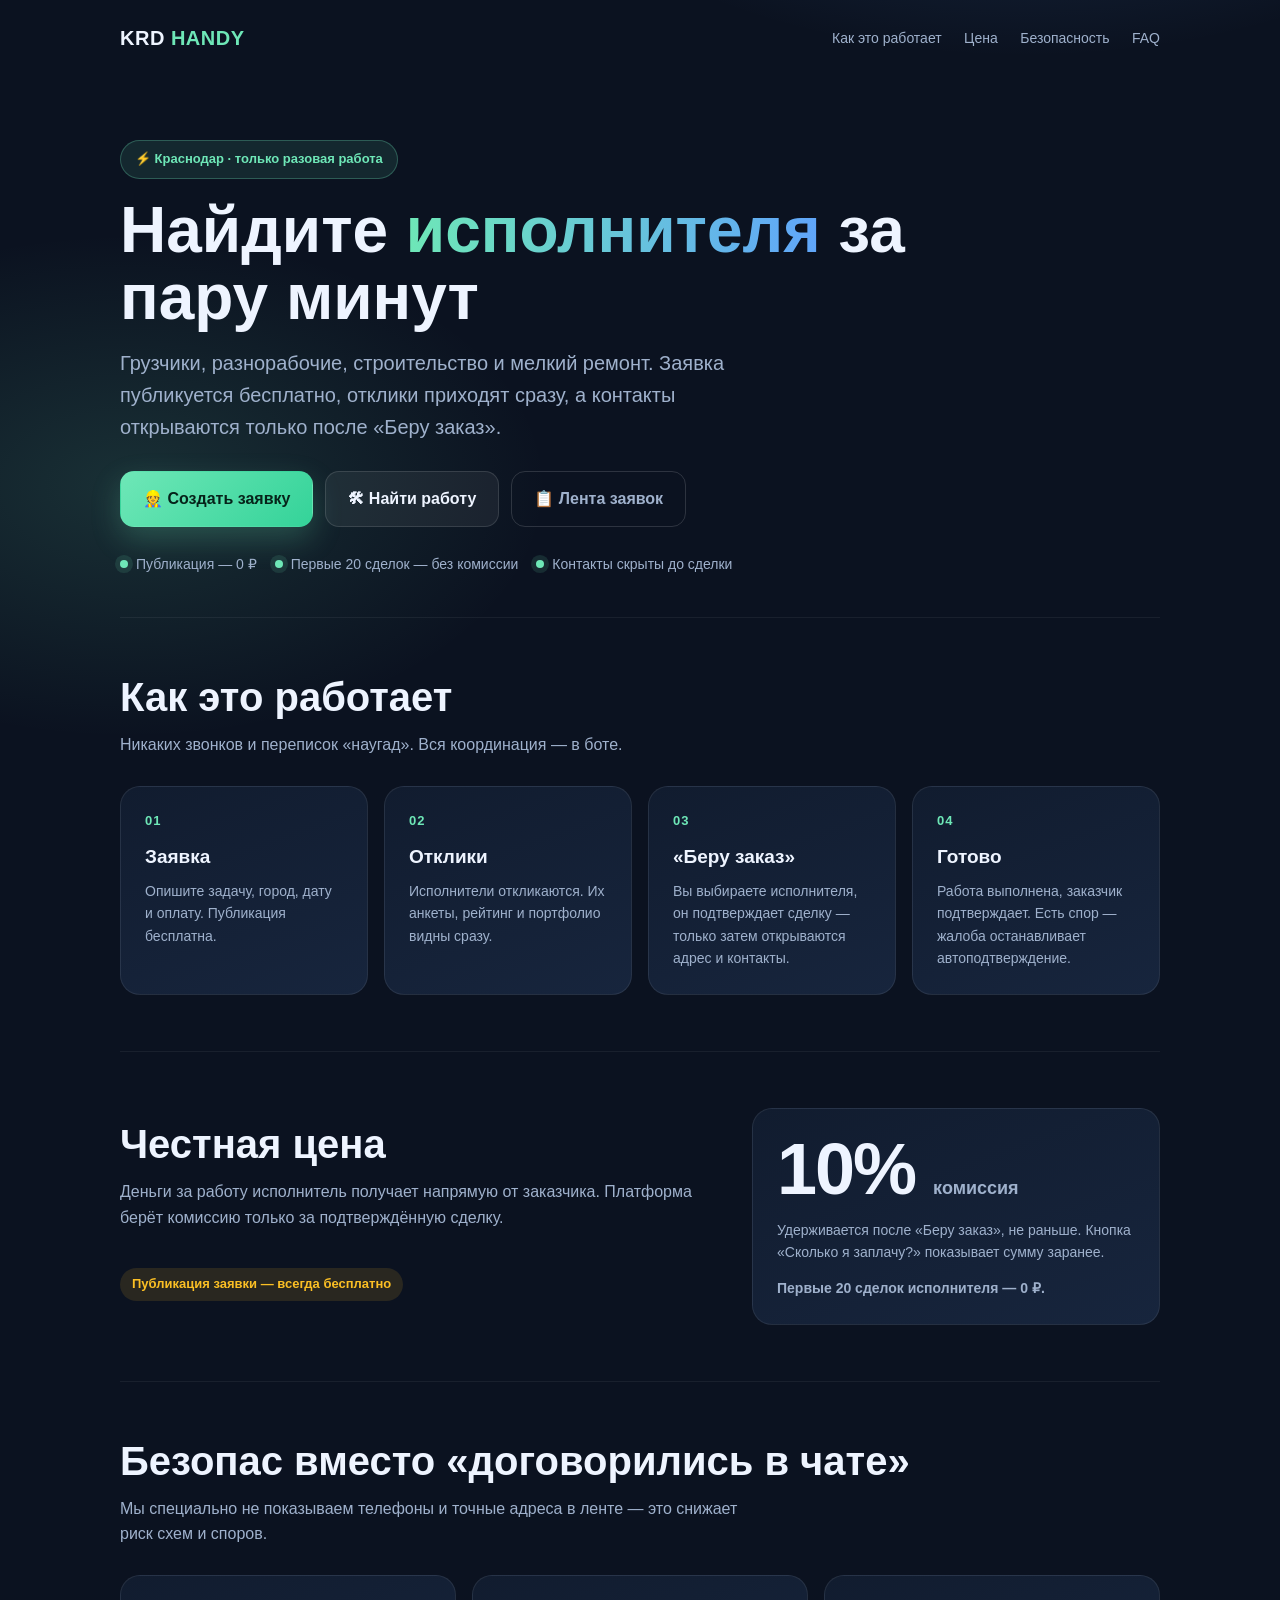
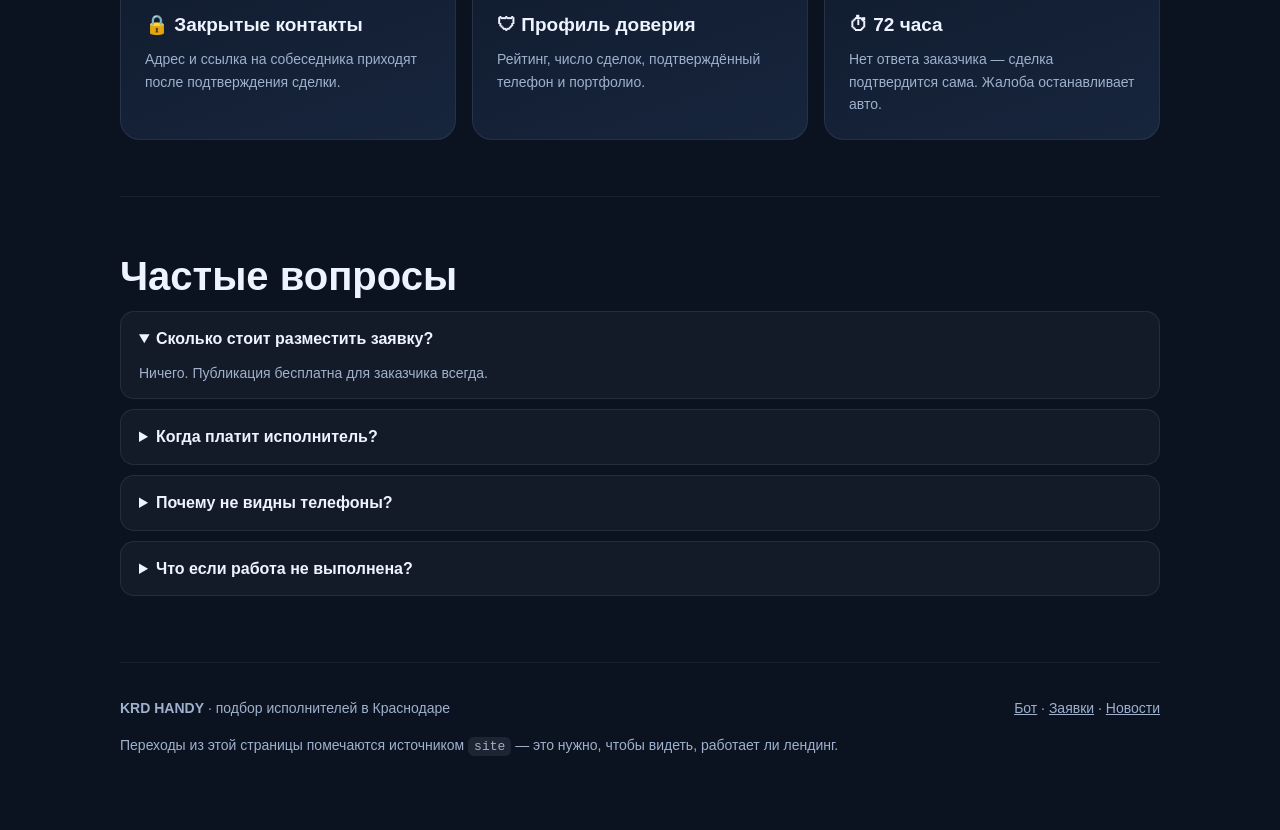
==== index.html @ 31005471 "KRD HANDY landing: публикация на GitHub Pages" ====
<!doctype html>
<html lang="ru">
<head>
  <meta charset="utf-8">
  <meta name="viewport" content="width=device-width, initial-scale=1">
  <title>KRD HANDY — рабочие и мастера в Краснодаре</title>
  <meta name="description" content="KRD HANDY — быстрый способ найти проверенного исполнителя на разовую работу в Краснодаре. Публикация заявки бесплатна, контакты скрыты до подтверждения сделки.">
  <meta name="theme-color" content="#0b1220">
  <meta property="og:title" content="KRD HANDY — исполнитель на разовую работу в Краснодаре">
  <meta property="og:description" content="Заявка за 2 минуты. Отклики сразу. Контакты — только после «Беру заказ».">
  <meta property="og:type" content="website">
  <link rel="canonical" href="https://glebulllek.github.io/krdhandy_site/">
  <script type="application/ld+json">
  {"@context":"https://schema.org","@type":"Service","name":"KRD HANDY",
   "areaServed":"Краснодар","description":"Подбор исполнителей на разовую работу через Telegram-бота",
   "url":"https://glebulllek.github.io/krdhandy_site/","telephone":null,
   "provider":{"@type":"Organization","name":"KRD HANDY"}}
  </script>
  <style>
    :root{
      --bg:#0b1220; --surface:#111c2f; --surface2:#17253d;
      --text:#eef4ff; --muted:#9fb1cc; --accent:#6ee7b7; --accent2:#60a5fa;
      --warn:#fbbf24; --radius:20px;
    }
    *{box-sizing:border-box}
    html{scroll-behavior:smooth}
    body{margin:0;font:16px/1.6 -apple-system,BlinkMacSystemFont,"Segoe UI",Roboto,Arial,sans-serif;
      color:var(--text);background:
      radial-gradient(900px 500px at 80% -10%,rgba(96,165,250,.22),transparent 60%),
      radial-gradient(700px 420px at 10% 20%,rgba(110,231,183,.14),transparent 60%),
      var(--bg)}
    a{color:inherit}
    .wrap{max-width:1080px;margin:0 auto;padding:0 20px}
    header{display:flex;align-items:center;justify-content:space-between;padding:22px 0}
    .logo{font-weight:800;letter-spacing:.5px;font-size:20px}
    .logo b{color:var(--accent)}
    nav a{margin-left:18px;color:var(--muted);text-decoration:none;font-size:14px}
    nav a:hover{color:var(--text)}
    .hero{padding:64px 0 42px}
    .badge{display:inline-flex;gap:8px;align-items:center;padding:8px 14px;border-radius:999px;
      background:rgba(110,231,183,.1);border:1px solid rgba(110,231,183,.28);
      color:var(--accent);font-size:13px;font-weight:700}
    h1{font-size:clamp(34px,6vw,64px);line-height:1.05;margin:18px 0 16px;max-width:820px}
    h1 span{background:linear-gradient(90deg,var(--accent),var(--accent2));
      -webkit-background-clip:text;background-clip:text;color:transparent}
    .lead{max-width:680px;color:var(--muted);font-size:clamp(16px,2.2vw,20px);margin:0 0 28px}
    .cta-row{display:flex;flex-wrap:wrap;gap:12px}
    .btn{display:inline-flex;align-items:center;justify-content:center;gap:9px;
      padding:14px 22px;border-radius:14px;text-decoration:none;font-weight:800;
      transition:transform .15s ease,box-shadow .15s ease;border:1px solid transparent}
    .btn:hover{transform:translateY(-2px)}
    .btn-primary{background:linear-gradient(135deg,var(--accent),#34d399);color:#06231a;
      box-shadow:0 12px 30px rgba(110,231,183,.22)}
    .btn-secondary{background:rgba(255,255,255,.06);border-color:rgba(255,255,255,.12)}
    .btn-ghost{background:transparent;border-color:rgba(255,255,255,.14);color:var(--muted)}
    .trust{display:flex;flex-wrap:wrap;gap:18px;margin-top:26px;color:var(--muted);font-size:14px}
    .trust div{display:flex;gap:8px;align-items:center}
    .dot{width:8px;height:8px;border-radius:50%;background:var(--accent);box-shadow:0 0 0 5px rgba(110,231,183,.12)}
    section{padding:56px 0;border-top:1px solid rgba(255,255,255,.06)}
    h2{font-size:clamp(26px,4vw,40px);line-height:1.15;margin:0 0 12px}
    .sub{color:var(--muted);max-width:640px;margin:0 0 28px}
    .grid{display:grid;gap:16px;grid-template-columns:repeat(auto-fit,minmax(230px,1fr))}
    .card{background:linear-gradient(160deg,var(--surface),var(--surface2));
      border:1px solid rgba(255,255,255,.08);border-radius:var(--radius);padding:24px}
    .card .num{font-size:13px;font-weight:800;color:var(--accent);letter-spacing:1px}
    .card h3{margin:10px 0 8px;font-size:19px}
    .card p{margin:0;color:var(--muted);font-size:14px}
    .price{display:grid;grid-template-columns:1.2fr .8fr;gap:20px;align-items:center}
    .big{font-size:clamp(40px,7vw,72px);font-weight:900;letter-spacing:-2px;line-height:1}
    .big small{font-size:18px;font-weight:600;letter-spacing:0;color:var(--muted)}
    .pill{display:inline-block;padding:6px 12px;border-radius:999px;background:rgba(251,191,36,.12);
      color:var(--warn);font-size:13px;font-weight:700;margin:10px 0}
    details{background:rgba(255,255,255,.04);border:1px solid rgba(255,255,255,.08);
      border-radius:14px;padding:14px 18px;margin-bottom:10px}
    summary{cursor:pointer;font-weight:700}
    details p{color:var(--muted);margin:10px 0 0;font-size:14px}
    footer{padding:34px 0 60px;color:var(--muted);font-size:14px;
      border-top:1px solid rgba(255,255,255,.06)}
    .footer-row{display:flex;flex-wrap:wrap;gap:14px;justify-content:space-between}
    code{background:rgba(255,255,255,.08);padding:2px 6px;border-radius:6px;font-size:13px}
    @media(max-width:700px){
      .price{grid-template-columns:1fr}
      nav{display:none}
      .hero{padding-top:34px}
    }
  </style>
</head>
<body>
  <div class="wrap">
    <header>
      <div class="logo">KRD <b>HANDY</b></div>
      <nav>
        <a href="#how">Как это работает</a>
        <a href="#price">Цена</a>
        <a href="#trust">Безопасность</a>
        <a href="#faq">FAQ</a>
      </nav>
    </header>

    <div class="hero">
      <div class="badge">⚡ Краснодар · только разовая работа</div>
      <h1>Найдите <span>исполнителя</span> за пару минут</h1>
      <p class="lead">Грузчики, разнорабочие, строительство и мелкий ремонт. Заявка публикуется бесплатно, отклики приходят сразу, а контакты открываются только после «Беру заказ».</p>
      <div class="cta-row">
        <a class="btn btn-primary" href="https://t.me/krdhandy_bot?start=src_site_customer">👷 Создать заявку</a>
        <a class="btn btn-secondary" href="https://t.me/krdhandy_bot?start=src_site_worker">🛠 Найти работу</a>
        <a class="btn btn-ghost" href="https://t.me/krdhandy_orders">📋 Лента заявок</a>
      </div>
      <div class="trust">
        <div><span class="dot"></span>Публикация — 0 ₽</div>
        <div><span class="dot"></span>Первые 20 сделок — без комиссии</div>
        <div><span class="dot"></span>Контакты скрыты до сделки</div>
      </div>
    </div>

    <section id="how">
      <h2>Как это работает</h2>
      <p class="sub">Никаких звонков и переписок «наугад». Вся координация — в боте.</p>
      <div class="grid">
        <div class="card"><div class="num">01</div><h3>Заявка</h3><p>Опишите задачу, город, дату и оплату. Публикация бесплатна.</p></div>
        <div class="card"><div class="num">02</div><h3>Отклики</h3><p>Исполнители откликаются. Их анкеты, рейтинг и портфолио видны сразу.</p></div>
        <div class="card"><div class="num">03</div><h3>«Беру заказ»</h3><p>Вы выбираете исполнителя, он подтверждает сделку — только затем открываются адрес и контакты.</p></div>
        <div class="card"><div class="num">04</div><h3>Готово</h3><p>Работа выполнена, заказчик подтверждает. Есть спор — жалоба останавливает автоподтверждение.</p></div>
      </div>
    </section>

    <section id="price">
      <div class="price">
        <div>
          <h2>Честная цена</h2>
          <p class="sub">Деньги за работу исполнитель получает напрямую от заказчика. Платформа берёт комиссию только за подтверждённую сделку.</p>
          <div class="pill">Публикация заявки — всегда бесплатно</div>
        </div>
        <div class="card">
          <div class="big">10% <small>комиссия</small></div>
          <p style="color:var(--muted);margin:14px 0 0">Удерживается после «Беру заказ», не раньше. Кнопка «Сколько я заплачу?» показывает сумму заранее.</p>
          <p style="margin:14px 0 0"><b>Первые 20 сделок исполнителя — 0 ₽.</b></p>
        </div>
      </div>
    </section>

    <section id="trust">
      <h2>Безопас вместо «договорились в чате»</h2>
      <p class="sub">Мы специально не показываем телефоны и точные адреса в ленте — это снижает риск схем и споров.</p>
      <div class="grid">
        <div class="card"><h3>🔒 Закрытые контакты</h3><p>Адрес и ссылка на собеседника приходят после подтверждения сделки.</p></div>
        <div class="card"><h3>🛡 Профиль доверия</h3><p>Рейтинг, число сделок, подтверждённый телефон и портфолио.</p></div>
        <div class="card"><h3>⏱ 72 часа</h3><p>Нет ответа заказчика — сделка подтвердится сама. Жалоба останавливает авто.</p></div>
      </div>
    </section>

    <section id="faq">
      <h2>Частые вопросы</h2>
      <details open><summary>Сколько стоит разместить заявку?</summary><p>Ничего. Публикация бесплатна для заказчика всегда.</p></details>
      <details><summary>Когда платит исполнитель?</summary><p>Только после осознанного «Беру заказ». Первые 20 сделок — без комиссии.</p></details>
      <details><summary>Почему не видны телефоны?</summary><p>Контакты и точный адрес открываются обеим сторонам после подтверждения сделки — так сервис остаётся честным.</p></details>
      <details><summary>Что если работа не выполнена?</summary><p>Заказчик может подать жалобу. Автоподтверждение приостанавливается, спор разбирает администратор.</p></details>
    </section>

    <footer>
      <div class="footer-row">
        <div><b>KRD HANDY</b> · подбор исполнителей в Краснодаре</div>
        <div><a href="https://t.me/krdhandy_bot">Бот</a> · <a href="https://t.me/krdhandy_orders">Заявки</a> · <a href="https://t.me/krdhandy">Новости</a></div>
      </div>
      <p style="margin-top:14px">Переходы из этой страницы помечаются источником <code>site</code> — это нужно, чтобы видеть, работает ли лендинг.</p>
    </footer>
  </div>
</body>
</html>
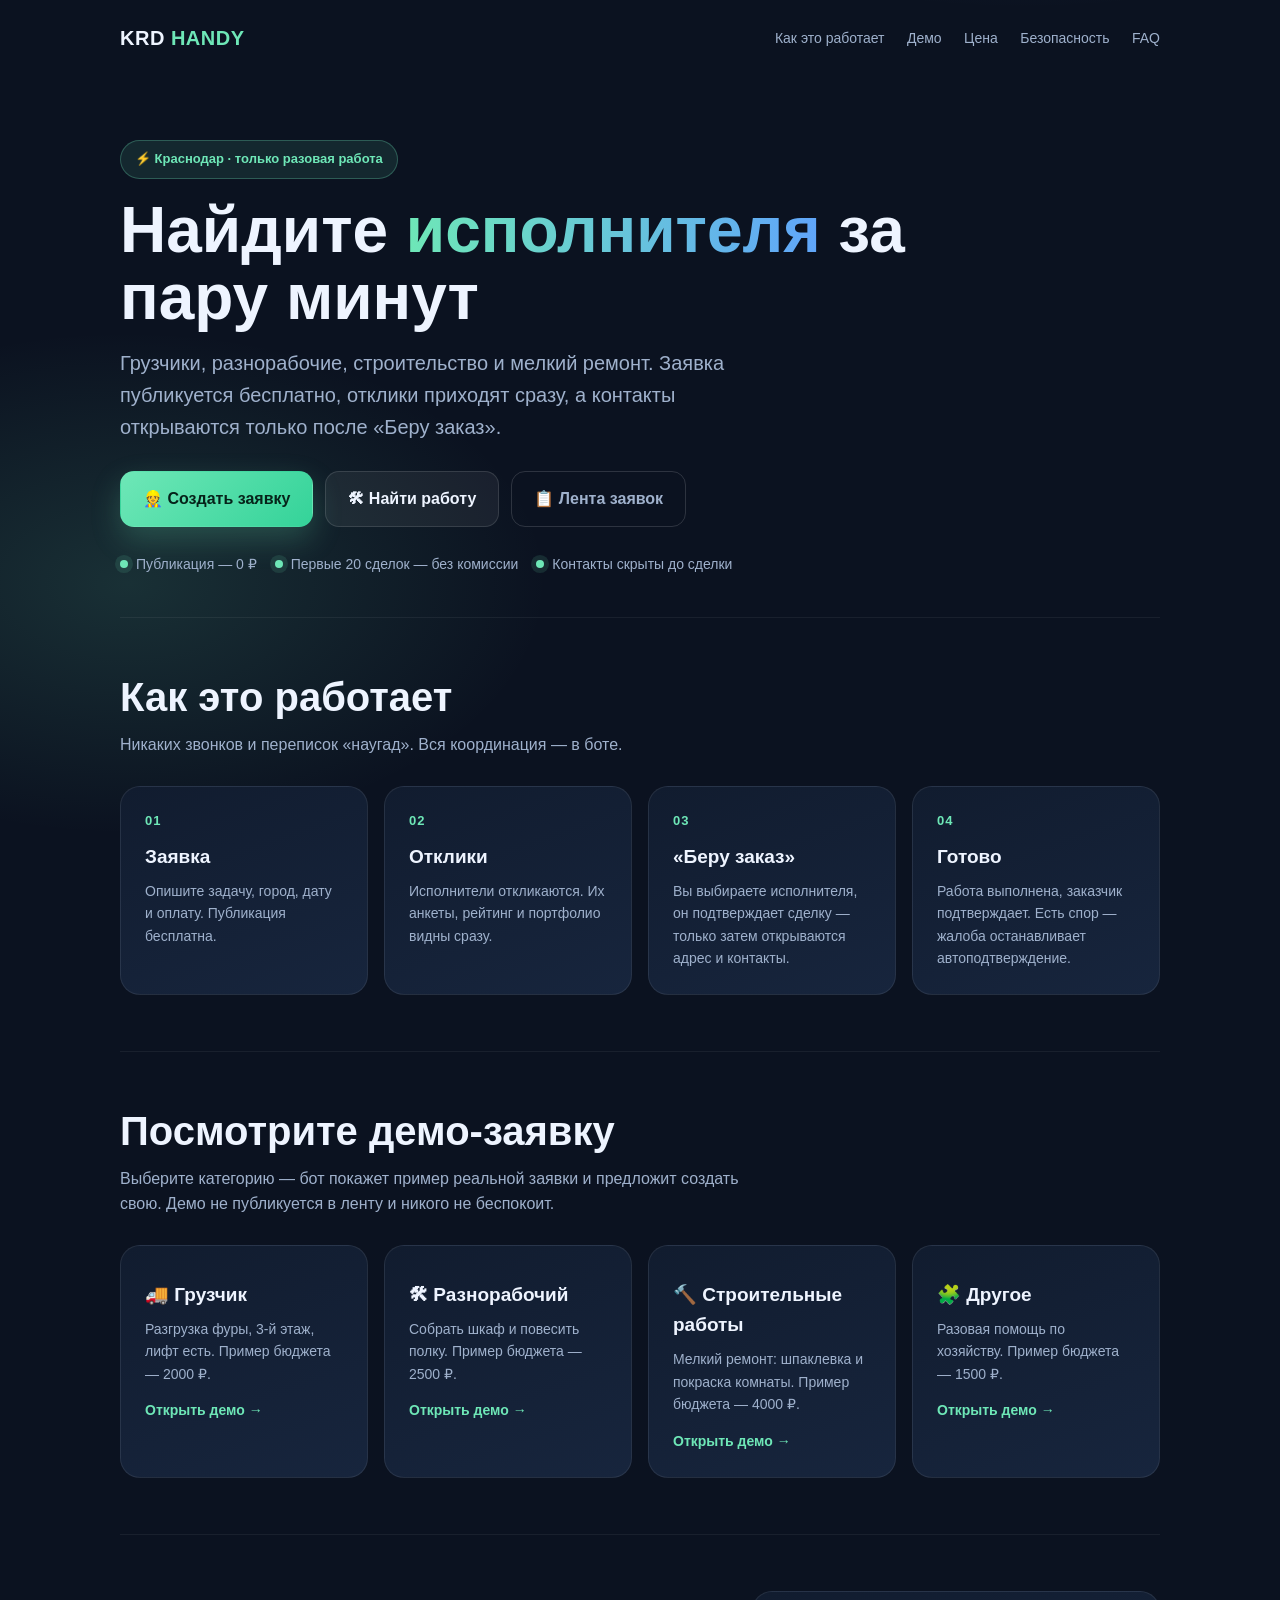
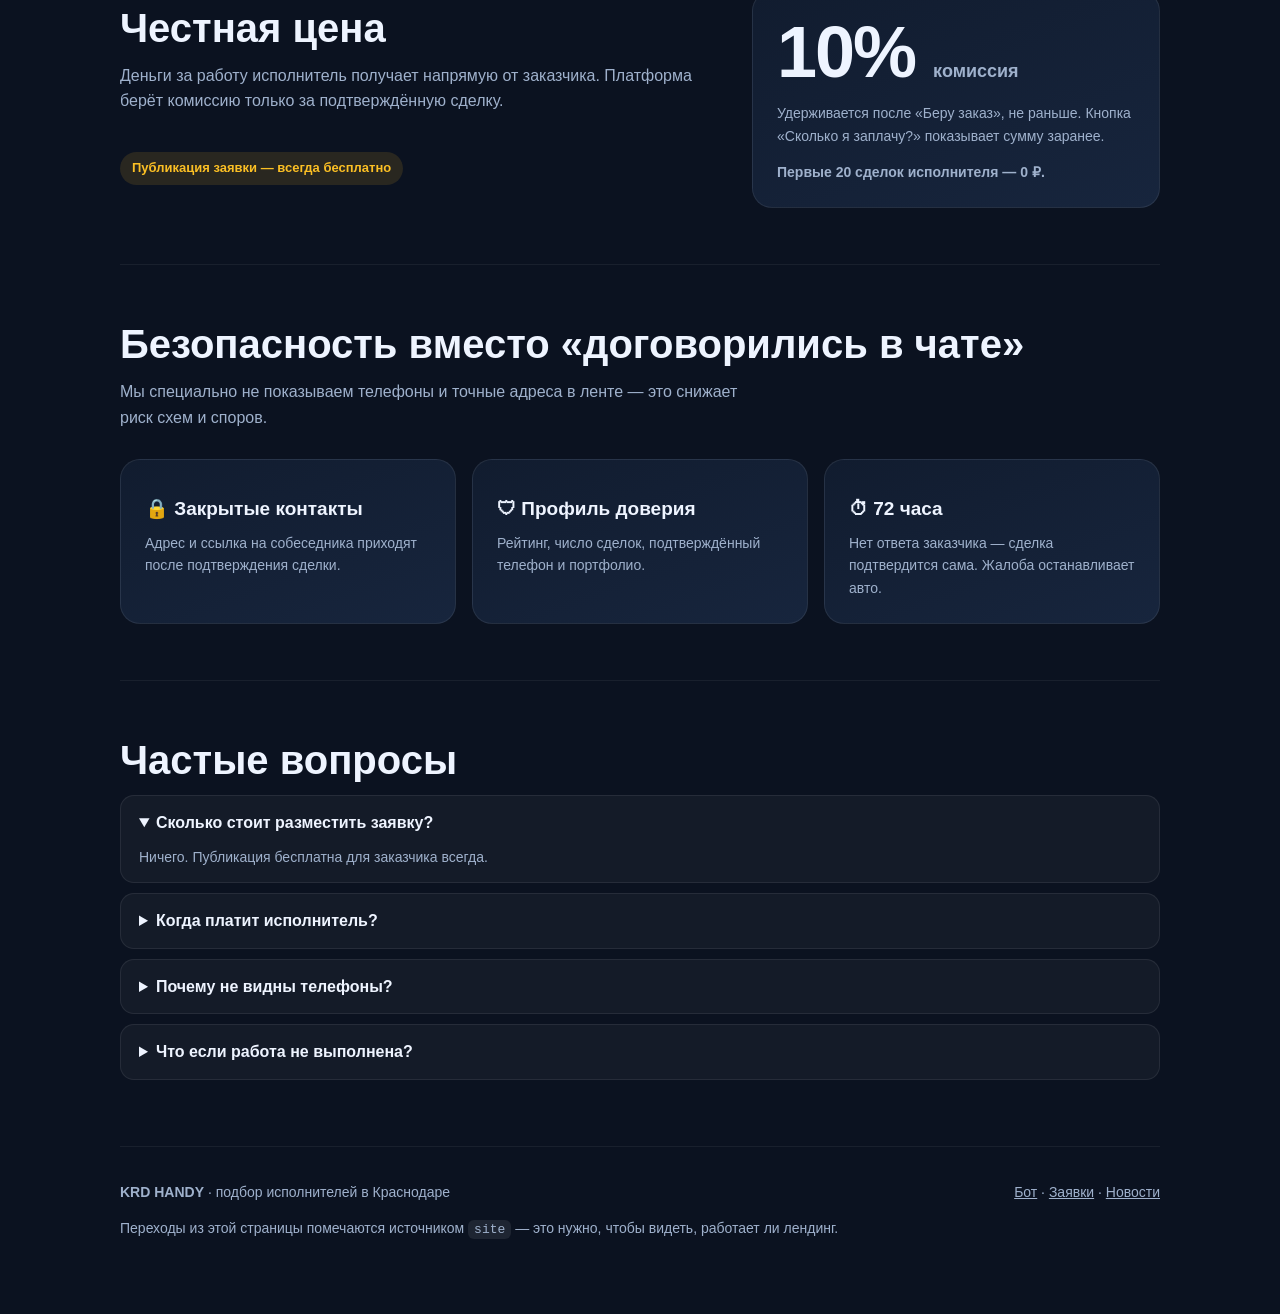
==== commit ea7ca6e5: "Лендинг: демо-блок по 4 категориям и правка опечатки" ====
--- a/index.html
+++ b/index.html
@@ -70,6 +70,9 @@
     .big small{font-size:18px;font-weight:600;letter-spacing:0;color:var(--muted)}
     .pill{display:inline-block;padding:6px 12px;border-radius:999px;background:rgba(251,191,36,.12);
       color:var(--warn);font-size:13px;font-weight:700;margin:10px 0}
+    .demo-link{display:inline-block;margin-top:14px;text-decoration:none;font-weight:800;
+      color:var(--accent);font-size:14px}
+    .demo-link:hover{text-decoration:underline}
     details{background:rgba(255,255,255,.04);border:1px solid rgba(255,255,255,.08);
       border-radius:14px;padding:14px 18px;margin-bottom:10px}
     summary{cursor:pointer;font-weight:700}
@@ -91,6 +94,7 @@
       <div class="logo">KRD <b>HANDY</b></div>
       <nav>
         <a href="#how">Как это работает</a>
+        <a href="#demo">Демо</a>
         <a href="#price">Цена</a>
         <a href="#trust">Безопасность</a>
         <a href="#faq">FAQ</a>
@@ -124,6 +128,17 @@
       </div>
     </section>
 
+    <section id="demo">
+      <h2>Посмотрите демо-заявку</h2>
+      <p class="sub">Выберите категорию — бот покажет пример реальной заявки и предложит создать свою. Демо не публикуется в ленту и никого не беспокоит.</p>
+      <div class="grid">
+        <div class="card"><h3>🚚 Грузчик</h3><p>Разгрузка фуры, 3-й этаж, лифт есть. Пример бюджета — 2000 ₽.</p><a class="demo-link" href="https://t.me/krdhandy_bot?start=demo_loader">Открыть демо →</a></div>
+        <div class="card"><h3>🛠 Разнорабочий</h3><p>Собрать шкаф и повесить полку. Пример бюджета — 2500 ₽.</p><a class="demo-link" href="https://t.me/krdhandy_bot?start=demo_handyman">Открыть демо →</a></div>
+        <div class="card"><h3>🔨 Строительные работы</h3><p>Мелкий ремонт: шпаклевка и покраска комнаты. Пример бюджета — 4000 ₽.</p><a class="demo-link" href="https://t.me/krdhandy_bot?start=demo_construction">Открыть демо →</a></div>
+        <div class="card"><h3>🧩 Другое</h3><p>Разовая помощь по хозяйству. Пример бюджета — 1500 ₽.</p><a class="demo-link" href="https://t.me/krdhandy_bot?start=demo_other">Открыть демо →</a></div>
+      </div>
+    </section>
+
     <section id="price">
       <div class="price">
         <div>
@@ -140,7 +155,7 @@
     </section>
 
     <section id="trust">
-      <h2>Безопас вместо «договорились в чате»</h2>
+      <h2>Безопасность вместо «договорились в чате»</h2>
       <p class="sub">Мы специально не показываем телефоны и точные адреса в ленте — это снижает риск схем и споров.</p>
       <div class="grid">
         <div class="card"><h3>🔒 Закрытые контакты</h3><p>Адрес и ссылка на собеседника приходят после подтверждения сделки.</p></div>
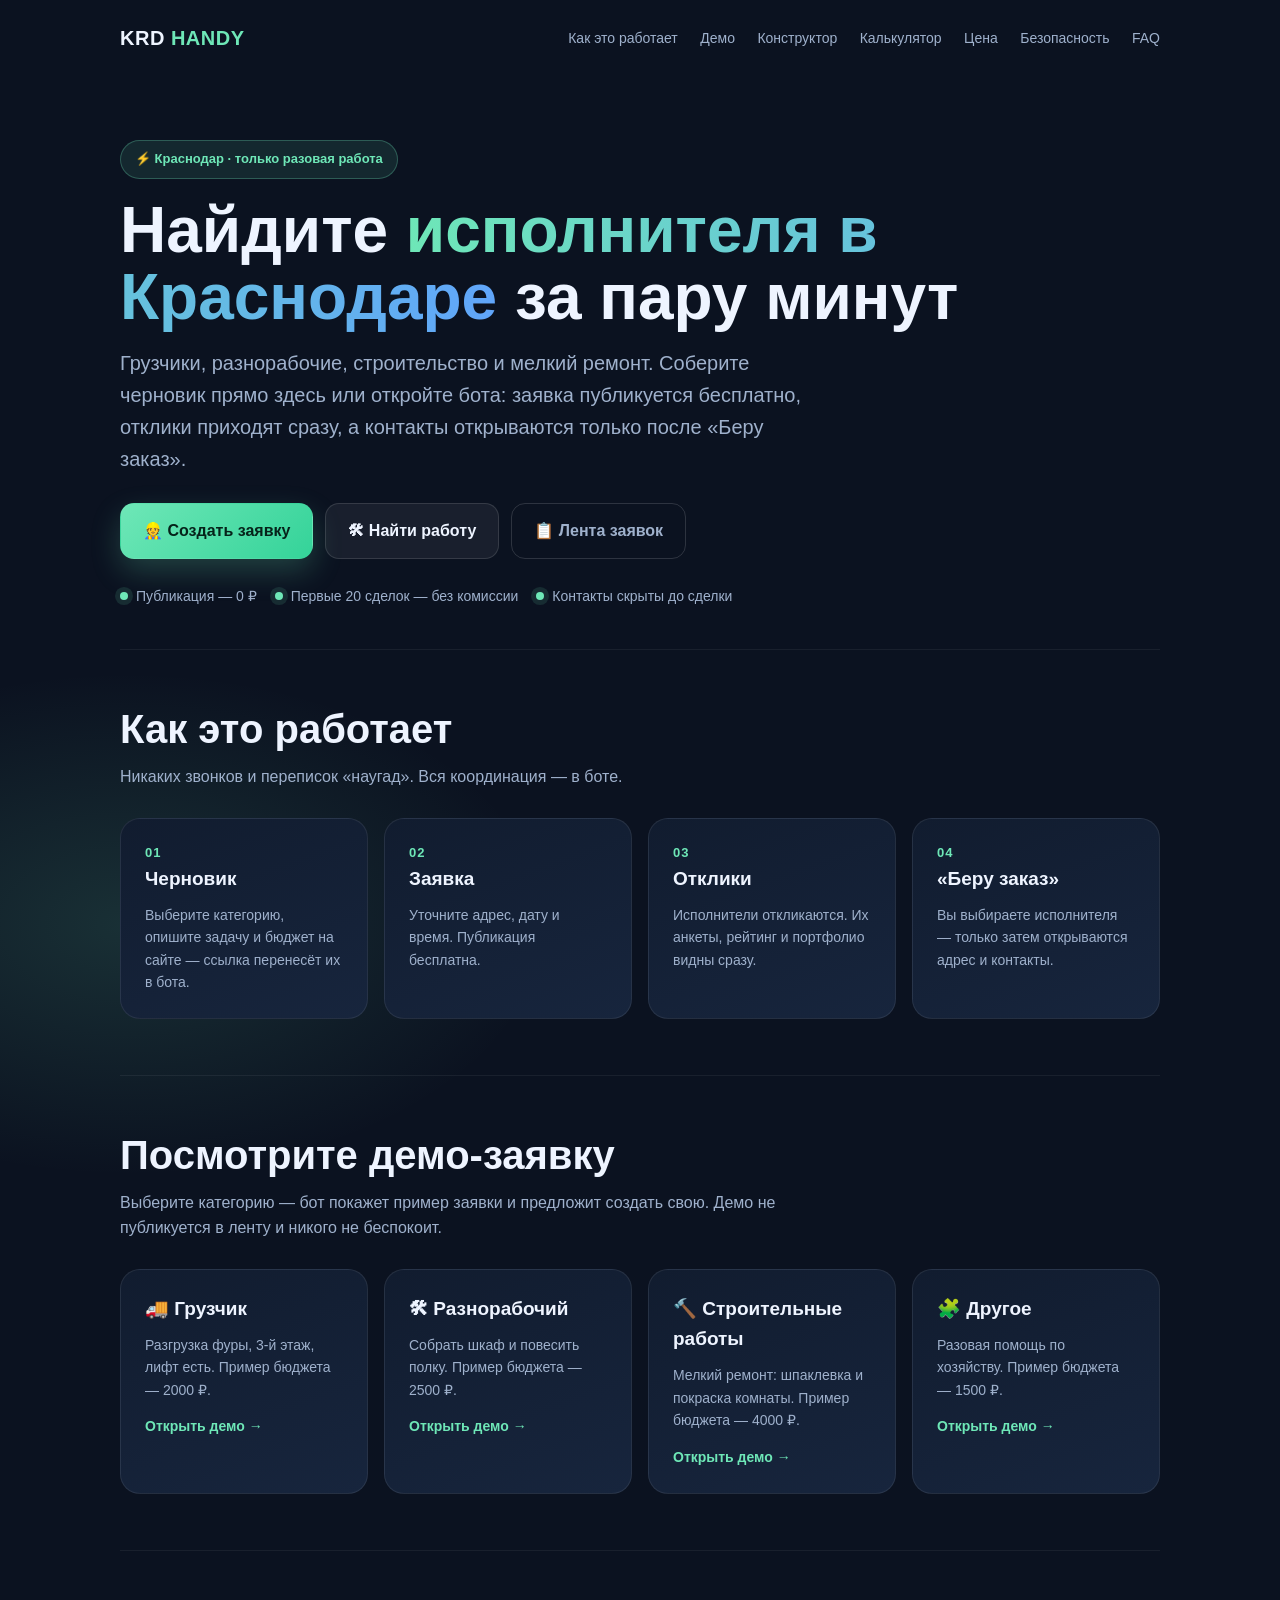
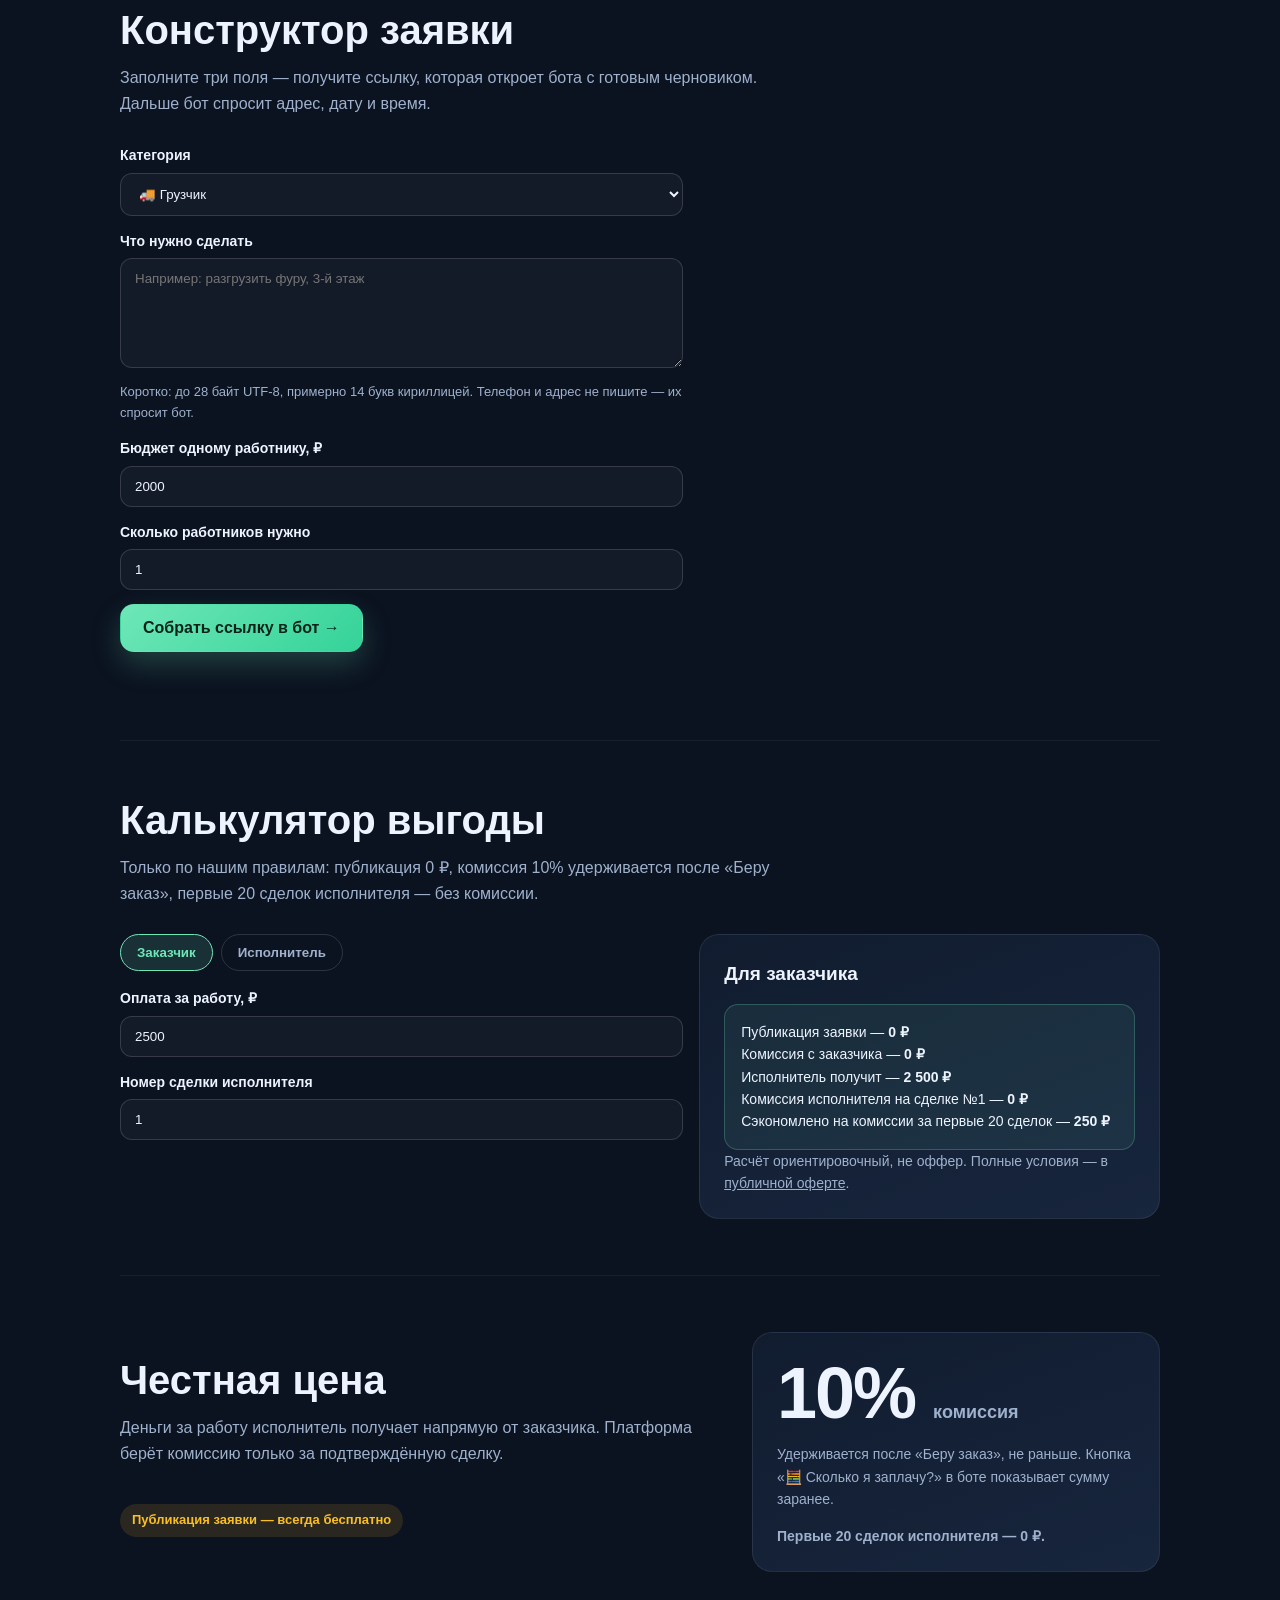
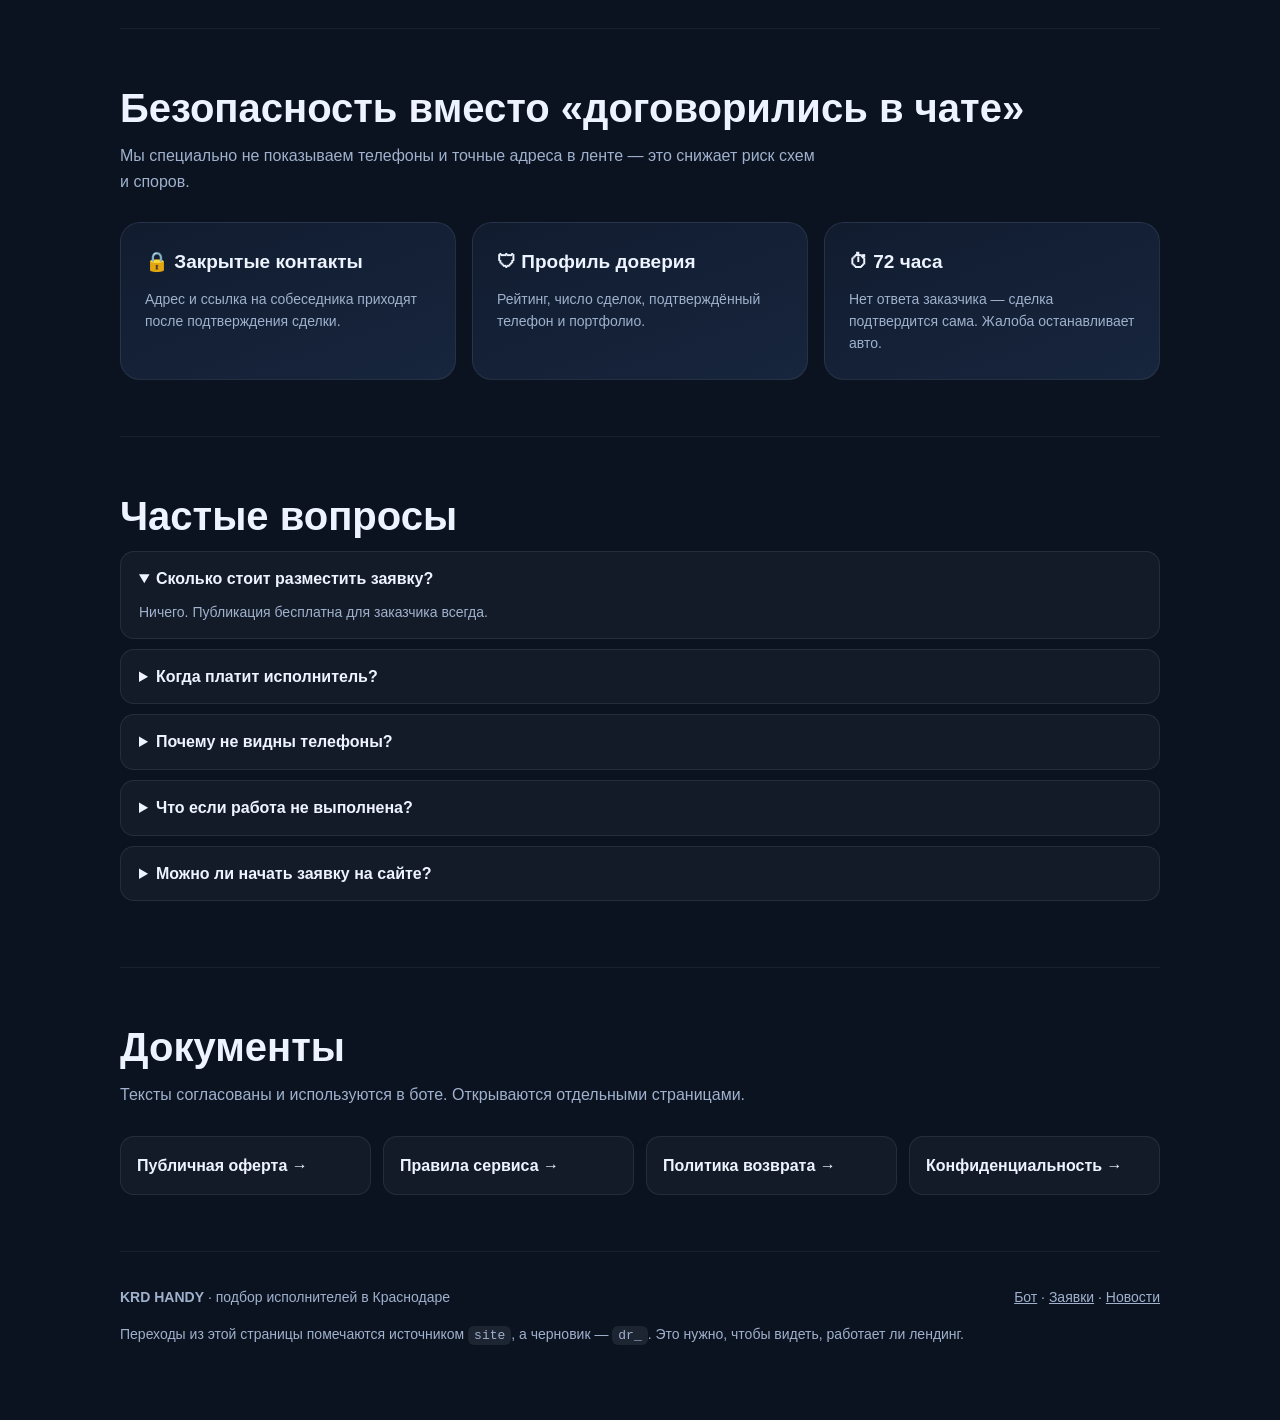
==== commit 5ff9fbde: "KRD HANDY сайт: конструктор заявки, калькулятор, юрстраницы и SEO" ====
--- a/index.html
+++ b/index.html
@@ -3,108 +3,78 @@
 <head>
   <meta charset="utf-8">
   <meta name="viewport" content="width=device-width, initial-scale=1">
-  <title>KRD HANDY — рабочие и мастера в Краснодаре</title>
-  <meta name="description" content="KRD HANDY — быстрый способ найти проверенного исполнителя на разовую работу в Краснодаре. Публикация заявки бесплатна, контакты скрыты до подтверждения сделки.">
+  <title>KRD HANDY — исполнитель на разовую работу в Краснодаре</title>
+  <meta name="description" content="KRD HANDY — найдите исполнителя на разовую работу в Краснодаре: грузчики, разнорабочие, мелкий ремонт. Заявка на сайте и в Telegram-боте, публикация бесплатна, контакты скрыты до сделки.">
   <meta name="theme-color" content="#0b1220">
-  <meta property="og:title" content="KRD HANDY — исполнитель на разовую работу в Краснодаре">
-  <meta property="og:description" content="Заявка за 2 минуты. Отклики сразу. Контакты — только после «Беру заказ».">
+  <meta name="geo.region" content="RU-KDA">
+  <meta name="geo.placename" content="Краснодар">
   <meta property="og:type" content="website">
+  <meta property="og:locale" content="ru_RU">
+  <meta property="og:title" content="KRD HANDY — исполнитель в Краснодаре за пару минут">
+  <meta property="og:description" content="Соберите черновик заявки на сайте и продолжите в боте. Публикация бесплатна, первые 20 сделок без комиссии.">
+  <meta property="og:url" content="https://glebulllek.github.io/krdhandy_site/">
+  <meta property="og:image" content="https://glebulllek.github.io/krdhandy_site/og-image.png">
+  <meta name="twitter:card" content="summary_large_image">
+  <link rel="icon" href="data:image/svg+xml,%3Csvg xmlns='http://www.w3.org/2000/svg' viewBox='0 0 64 64'%3E%3Crect width='64' height='64' rx='16' fill='%230b1220'/%3E%3Ctext x='32' y='44' font-size='34' text-anchor='middle' fill='%236ee7b7'%3EK%3C/text%3E%3C/svg%3E">
   <link rel="canonical" href="https://glebulllek.github.io/krdhandy_site/">
+  <link rel="stylesheet" href="style.css">
   <script type="application/ld+json">
-  {"@context":"https://schema.org","@type":"Service","name":"KRD HANDY",
-   "areaServed":"Краснодар","description":"Подбор исполнителей на разовую работу через Telegram-бота",
-   "url":"https://glebulllek.github.io/krdhandy_site/","telephone":null,
-   "provider":{"@type":"Organization","name":"KRD HANDY"}}
+  {
+    "@context":"https://schema.org",
+    "@graph":[
+      {"@type":"Service","name":"KRD HANDY",
+       "description":"Подбор исполнителей на разовую работу через сайт и Telegram-бота",
+       "url":"https://glebulllek.github.io/krdhandy_site/",
+       "areaServed":{"@type":"City","name":"Краснодар"},
+       "provider":{"@type":"Organization","name":"KRD HANDY"}},
+      {"@type":"FAQPage","mainEntity":[
+        {"@type":"Question","name":"Сколько стоит разместить заявку?",
+         "acceptedAnswer":{"@type":"Answer","text":"Ничего. Публикация бесплатна для заказчика всегда."}},
+        {"@type":"Question","name":"Когда платит исполнитель?",
+         "acceptedAnswer":{"@type":"Answer","text":"Только после осознанного «Беру заказ». Первые 20 сделок — без комиссии."}},
+        {"@type":"Question","name":"Почему не видны телефоны?",
+         "acceptedAnswer":{"@type":"Answer","text":"Контакты и точный адрес открываются обеим сторонам после подтверждения сделки."}},
+        {"@type":"Question","name":"Что если работа не выполнена?",
+         "acceptedAnswer":{"@type":"Answer","text":"Заказчик может подать жалобу. Автоподтверждение приостанавливается, спор разбирает администратор."}},
+        {"@type":"Question","name":"Можно ли начать заявку на сайте?",
+         "acceptedAnswer":{"@type":"Answer","text":"Да: конструктор соберёт черновик и откроет бота с уже заполненными категорией, описанием, бюджетом и числом работников."}}
+      ]}
+    ]
+  }
   </script>
-  <style>
-    :root{
-      --bg:#0b1220; --surface:#111c2f; --surface2:#17253d;
-      --text:#eef4ff; --muted:#9fb1cc; --accent:#6ee7b7; --accent2:#60a5fa;
-      --warn:#fbbf24; --radius:20px;
-    }
-    *{box-sizing:border-box}
-    html{scroll-behavior:smooth}
-    body{margin:0;font:16px/1.6 -apple-system,BlinkMacSystemFont,"Segoe UI",Roboto,Arial,sans-serif;
-      color:var(--text);background:
-      radial-gradient(900px 500px at 80% -10%,rgba(96,165,250,.22),transparent 60%),
-      radial-gradient(700px 420px at 10% 20%,rgba(110,231,183,.14),transparent 60%),
-      var(--bg)}
-    a{color:inherit}
-    .wrap{max-width:1080px;margin:0 auto;padding:0 20px}
-    header{display:flex;align-items:center;justify-content:space-between;padding:22px 0}
-    .logo{font-weight:800;letter-spacing:.5px;font-size:20px}
-    .logo b{color:var(--accent)}
-    nav a{margin-left:18px;color:var(--muted);text-decoration:none;font-size:14px}
-    nav a:hover{color:var(--text)}
-    .hero{padding:64px 0 42px}
-    .badge{display:inline-flex;gap:8px;align-items:center;padding:8px 14px;border-radius:999px;
-      background:rgba(110,231,183,.1);border:1px solid rgba(110,231,183,.28);
-      color:var(--accent);font-size:13px;font-weight:700}
-    h1{font-size:clamp(34px,6vw,64px);line-height:1.05;margin:18px 0 16px;max-width:820px}
-    h1 span{background:linear-gradient(90deg,var(--accent),var(--accent2));
-      -webkit-background-clip:text;background-clip:text;color:transparent}
-    .lead{max-width:680px;color:var(--muted);font-size:clamp(16px,2.2vw,20px);margin:0 0 28px}
-    .cta-row{display:flex;flex-wrap:wrap;gap:12px}
-    .btn{display:inline-flex;align-items:center;justify-content:center;gap:9px;
-      padding:14px 22px;border-radius:14px;text-decoration:none;font-weight:800;
-      transition:transform .15s ease,box-shadow .15s ease;border:1px solid transparent}
-    .btn:hover{transform:translateY(-2px)}
-    .btn-primary{background:linear-gradient(135deg,var(--accent),#34d399);color:#06231a;
-      box-shadow:0 12px 30px rgba(110,231,183,.22)}
-    .btn-secondary{background:rgba(255,255,255,.06);border-color:rgba(255,255,255,.12)}
-    .btn-ghost{background:transparent;border-color:rgba(255,255,255,.14);color:var(--muted)}
-    .trust{display:flex;flex-wrap:wrap;gap:18px;margin-top:26px;color:var(--muted);font-size:14px}
-    .trust div{display:flex;gap:8px;align-items:center}
-    .dot{width:8px;height:8px;border-radius:50%;background:var(--accent);box-shadow:0 0 0 5px rgba(110,231,183,.12)}
-    section{padding:56px 0;border-top:1px solid rgba(255,255,255,.06)}
-    h2{font-size:clamp(26px,4vw,40px);line-height:1.15;margin:0 0 12px}
-    .sub{color:var(--muted);max-width:640px;margin:0 0 28px}
-    .grid{display:grid;gap:16px;grid-template-columns:repeat(auto-fit,minmax(230px,1fr))}
-    .card{background:linear-gradient(160deg,var(--surface),var(--surface2));
-      border:1px solid rgba(255,255,255,.08);border-radius:var(--radius);padding:24px}
-    .card .num{font-size:13px;font-weight:800;color:var(--accent);letter-spacing:1px}
-    .card h3{margin:10px 0 8px;font-size:19px}
-    .card p{margin:0;color:var(--muted);font-size:14px}
-    .price{display:grid;grid-template-columns:1.2fr .8fr;gap:20px;align-items:center}
-    .big{font-size:clamp(40px,7vw,72px);font-weight:900;letter-spacing:-2px;line-height:1}
-    .big small{font-size:18px;font-weight:600;letter-spacing:0;color:var(--muted)}
-    .pill{display:inline-block;padding:6px 12px;border-radius:999px;background:rgba(251,191,36,.12);
-      color:var(--warn);font-size:13px;font-weight:700;margin:10px 0}
-    .demo-link{display:inline-block;margin-top:14px;text-decoration:none;font-weight:800;
-      color:var(--accent);font-size:14px}
-    .demo-link:hover{text-decoration:underline}
-    details{background:rgba(255,255,255,.04);border:1px solid rgba(255,255,255,.08);
-      border-radius:14px;padding:14px 18px;margin-bottom:10px}
-    summary{cursor:pointer;font-weight:700}
-    details p{color:var(--muted);margin:10px 0 0;font-size:14px}
-    footer{padding:34px 0 60px;color:var(--muted);font-size:14px;
-      border-top:1px solid rgba(255,255,255,.06)}
-    .footer-row{display:flex;flex-wrap:wrap;gap:14px;justify-content:space-between}
-    code{background:rgba(255,255,255,.08);padding:2px 6px;border-radius:6px;font-size:13px}
-    @media(max-width:700px){
-      .price{grid-template-columns:1fr}
-      nav{display:none}
-      .hero{padding-top:34px}
-    }
-  </style>
 </head>
 <body>
+  <a class="skip" href="#main">Перейти к содержанию</a>
   <div class="wrap">
     <header>
       <div class="logo">KRD <b>HANDY</b></div>
-      <nav>
+      <nav aria-label="Основная навигация">
         <a href="#how">Как это работает</a>
         <a href="#demo">Демо</a>
+        <a href="#builder">Конструктор</a>
+        <a href="#calc">Калькулятор</a>
         <a href="#price">Цена</a>
         <a href="#trust">Безопасность</a>
         <a href="#faq">FAQ</a>
       </nav>
+      <details class="mobile-nav">
+        <summary>Меню ▾</summary>
+        <a href="#how">Как это работает</a>
+        <a href="#demo">Демо</a>
+        <a href="#builder">Конструктор</a>
+        <a href="#calc">Калькулятор</a>
+        <a href="#price">Цена</a>
+        <a href="#trust">Безопасность</a>
+        <a href="#faq">FAQ</a>
+        <a href="#legal">Документы</a>
+      </details>
     </header>
 
+    <main id="main">
     <div class="hero">
       <div class="badge">⚡ Краснодар · только разовая работа</div>
-      <h1>Найдите <span>исполнителя</span> за пару минут</h1>
-      <p class="lead">Грузчики, разнорабочие, строительство и мелкий ремонт. Заявка публикуется бесплатно, отклики приходят сразу, а контакты открываются только после «Беру заказ».</p>
+      <h1>Найдите <span>исполнителя в Краснодаре</span> за пару минут</h1>
+      <p class="lead">Грузчики, разнорабочие, строительство и мелкий ремонт. Соберите черновик прямо здесь или откройте бота: заявка публикуется бесплатно, отклики приходят сразу, а контакты открываются только после «Беру заказ».</p>
       <div class="cta-row">
         <a class="btn btn-primary" href="https://t.me/krdhandy_bot?start=src_site_customer">👷 Создать заявку</a>
         <a class="btn btn-secondary" href="https://t.me/krdhandy_bot?start=src_site_worker">🛠 Найти работу</a>
@@ -121,21 +91,86 @@
       <h2>Как это работает</h2>
       <p class="sub">Никаких звонков и переписок «наугад». Вся координация — в боте.</p>
       <div class="grid">
-        <div class="card"><div class="num">01</div><h3>Заявка</h3><p>Опишите задачу, город, дату и оплату. Публикация бесплатна.</p></div>
-        <div class="card"><div class="num">02</div><h3>Отклики</h3><p>Исполнители откликаются. Их анкеты, рейтинг и портфолио видны сразу.</p></div>
-        <div class="card"><div class="num">03</div><h3>«Беру заказ»</h3><p>Вы выбираете исполнителя, он подтверждает сделку — только затем открываются адрес и контакты.</p></div>
-        <div class="card"><div class="num">04</div><h3>Готово</h3><p>Работа выполнена, заказчик подтверждает. Есть спор — жалоба останавливает автоподтверждение.</p></div>
+        <div class="card"><div class="num">01</div><h3>Черновик</h3><p>Выберите категорию, опишите задачу и бюджет на сайте — ссылка перенесёт их в бота.</p></div>
+        <div class="card"><div class="num">02</div><h3>Заявка</h3><p>Уточните адрес, дату и время. Публикация бесплатна.</p></div>
+        <div class="card"><div class="num">03</div><h3>Отклики</h3><p>Исполнители откликаются. Их анкеты, рейтинг и портфолио видны сразу.</p></div>
+        <div class="card"><div class="num">04</div><h3>«Беру заказ»</h3><p>Вы выбираете исполнителя — только затем открываются адрес и контакты.</p></div>
       </div>
     </section>
 
     <section id="demo">
       <h2>Посмотрите демо-заявку</h2>
-      <p class="sub">Выберите категорию — бот покажет пример реальной заявки и предложит создать свою. Демо не публикуется в ленту и никого не беспокоит.</p>
+      <p class="sub">Выберите категорию — бот покажет пример заявки и предложит создать свою. Демо не публикуется в ленту и никого не беспокоит.</p>
       <div class="grid">
         <div class="card"><h3>🚚 Грузчик</h3><p>Разгрузка фуры, 3-й этаж, лифт есть. Пример бюджета — 2000 ₽.</p><a class="demo-link" href="https://t.me/krdhandy_bot?start=demo_loader">Открыть демо →</a></div>
         <div class="card"><h3>🛠 Разнорабочий</h3><p>Собрать шкаф и повесить полку. Пример бюджета — 2500 ₽.</p><a class="demo-link" href="https://t.me/krdhandy_bot?start=demo_handyman">Открыть демо →</a></div>
         <div class="card"><h3>🔨 Строительные работы</h3><p>Мелкий ремонт: шпаклевка и покраска комнаты. Пример бюджета — 4000 ₽.</p><a class="demo-link" href="https://t.me/krdhandy_bot?start=demo_construction">Открыть демо →</a></div>
         <div class="card"><h3>🧩 Другое</h3><p>Разовая помощь по хозяйству. Пример бюджета — 1500 ₽.</p><a class="demo-link" href="https://t.me/krdhandy_bot?start=demo_other">Открыть демо →</a></div>
+      </div>
+    </section>
+
+    <section id="builder">
+      <h2>Конструктор заявки</h2>
+      <p class="sub">Заполните три поля — получите ссылку, которая откроет бота с готовым черновиком. Дальше бот спросит адрес, дату и время.</p>
+      <div class="form-grid">
+        <form id="draft-form" novalidate>
+          <div class="field">
+            <label for="draft-category">Категория</label>
+            <select id="draft-category">
+              <option value="loader">🚚 Грузчик</option>
+              <option value="handyman">🛠 Разнорабочий</option>
+              <option value="construction">🔨 Строительные работы</option>
+              <option value="other">🧩 Другое</option>
+            </select>
+          </div>
+          <div class="field">
+            <label for="draft-desc">Что нужно сделать</label>
+            <textarea id="draft-desc" placeholder="Например: разгрузить фуру, 3-й этаж"></textarea>
+            <div class="hint">Коротко: до 28 байт UTF-8, примерно 14 букв кириллицей. Телефон и адрес не пишите — их спросит бот.</div>
+          </div>
+          <div class="field">
+            <label for="draft-pay">Бюджет одному работнику, ₽</label>
+            <input id="draft-pay" type="number" min="1" max="16777215" step="1" value="2000" inputmode="numeric">
+          </div>
+          <div class="field">
+            <label for="draft-workers">Сколько работников нужно</label>
+            <input id="draft-workers" type="number" min="1" max="100" step="1" value="1" inputmode="numeric">
+          </div>
+          <button class="btn btn-primary" id="draft-build" type="button">Собрать ссылку в бот →</button>
+          <div class="error" id="draft-error" role="alert"></div>
+        </form>
+        <div class="card" id="draft-result" hidden>
+          <h3>Черновик готов</h3>
+          <p id="draft-summary"></p>
+          <p><a class="btn btn-secondary" id="draft-link" href="https://t.me/krdhandy_bot">Открыть в @krdhandy_bot →</a></p>
+          <p class="hint" id="draft-length"></p>
+        </div>
+      </div>
+    </section>
+
+    <section id="calc">
+      <h2>Калькулятор выгоды</h2>
+      <p class="sub">Только по нашим правилам: публикация 0 ₽, комиссия 10% удерживается после «Беру заказ», первые 20 сделок исполнителя — без комиссии.</p>
+      <div class="form-grid">
+        <div>
+          <div class="tabs" role="tablist" aria-label="Роль">
+            <button class="tab" type="button" role="tab" data-role="customer" aria-selected="true">Заказчик</button>
+            <button class="tab" type="button" role="tab" data-role="worker" aria-selected="false">Исполнитель</button>
+          </div>
+          <div class="field">
+            <label for="calc-pay">Оплата за работу, ₽</label>
+            <input id="calc-pay" type="number" min="1" step="1" value="2500" inputmode="numeric">
+          </div>
+          <div class="field">
+            <label for="calc-deal">Номер сделки исполнителя</label>
+            <input id="calc-deal" type="number" min="1" max="1000" step="1" value="1" inputmode="numeric">
+          </div>
+        </div>
+        <div class="card">
+          <h3 id="calc-title">Для заказчика</h3>
+          <div class="result" id="calc-result"></div>
+          <p class="hint">Расчёт ориентировочный, не оффер. Полные условия — в <a href="offer.html">публичной оферте</a>.</p>
+        </div>
       </div>
     </section>
 
@@ -148,7 +183,7 @@
         </div>
         <div class="card">
           <div class="big">10% <small>комиссия</small></div>
-          <p style="color:var(--muted);margin:14px 0 0">Удерживается после «Беру заказ», не раньше. Кнопка «Сколько я заплачу?» показывает сумму заранее.</p>
+          <p style="color:var(--muted);margin:14px 0 0">Удерживается после «Беру заказ», не раньше. Кнопка «🧮 Сколько я заплачу?» в боте показывает сумму заранее.</p>
           <p style="margin:14px 0 0"><b>Первые 20 сделок исполнителя — 0 ₽.</b></p>
         </div>
       </div>
@@ -170,15 +205,126 @@
       <details><summary>Когда платит исполнитель?</summary><p>Только после осознанного «Беру заказ». Первые 20 сделок — без комиссии.</p></details>
       <details><summary>Почему не видны телефоны?</summary><p>Контакты и точный адрес открываются обеим сторонам после подтверждения сделки — так сервис остаётся честным.</p></details>
       <details><summary>Что если работа не выполнена?</summary><p>Заказчик может подать жалобу. Автоподтверждение приостанавливается, спор разбирает администратор.</p></details>
-    </section>
+      <details><summary>Можно ли начать заявку на сайте?</summary><p>Да: конструктор соберёт черновик и откроет бота с уже заполненными категорией, описанием, бюджетом и числом работников.</p></details>
+    </section>
+
+    <section id="legal">
+      <h2>Документы</h2>
+      <p class="sub">Тексты согласованы и используются в боте. Открываются отдельными страницами.</p>
+      <div class="legal-grid">
+        <a href="offer.html">Публичная оферта →</a>
+        <a href="rules.html">Правила сервиса →</a>
+        <a href="refund.html">Политика возврата →</a>
+        <a href="privacy.html">Конфиденциальность →</a>
+      </div>
+    </section>
+    </main>
 
     <footer>
       <div class="footer-row">
         <div><b>KRD HANDY</b> · подбор исполнителей в Краснодаре</div>
         <div><a href="https://t.me/krdhandy_bot">Бот</a> · <a href="https://t.me/krdhandy_orders">Заявки</a> · <a href="https://t.me/krdhandy">Новости</a></div>
       </div>
-      <p style="margin-top:14px">Переходы из этой страницы помечаются источником <code>site</code> — это нужно, чтобы видеть, работает ли лендинг.</p>
+      <p style="margin-top:14px">Переходы из этой страницы помечаются источником <code>site</code>, а черновик — <code>dr_</code>. Это нужно, чтобы видеть, работает ли лендинг.</p>
     </footer>
   </div>
+
+  <div class="sticky-cta" aria-label="Быстрое действие">
+    <a class="btn btn-primary" href="#builder">Собрать заявку</a>
+    <a class="btn btn-secondary" href="https://t.me/krdhandy_bot?start=src_site_customer">Открыть бота</a>
+  </div>
+
+  <script>
+  (function(){
+    "use strict";
+    var CAT = {loader:"L", handyman:"H", construction:"C", other:"O"};
+    var NAME = {loader:"Грузчик", handyman:"Разнорабочий", construction:"Строительные работы", other:"Другое"};
+    var ALPHA = "0123456789ABCDEFGHIJKLMNOPQRSTUV";
+    var fmt = new Intl.NumberFormat("ru-RU");
+
+    function b32hex(bytes){
+      var value = 0, bits = 0, out = "";
+      for (var i = 0; i < bytes.length; i++){
+        value = (value << 8) | bytes[i];
+        bits += 8;
+        while (bits >= 5){ out += ALPHA.charAt((value >>> (bits - 5)) & 31); bits -= 5; }
+      }
+      if (bits > 0) out += ALPHA.charAt((value << (5 - bits)) & 31);
+      return out;
+    }
+
+    var form = document.getElementById("draft-form");
+    var err = document.getElementById("draft-error");
+    var result = document.getElementById("draft-result");
+    var link = document.getElementById("draft-link");
+    var summary = document.getElementById("draft-summary");
+    var lengthInfo = document.getElementById("draft-length");
+
+    document.getElementById("draft-build").addEventListener("click", function(){
+      err.textContent = "";
+      result.hidden = true;
+      var category = document.getElementById("draft-category").value;
+      var pay = parseInt(document.getElementById("draft-pay").value, 10);
+      var workers = parseInt(document.getElementById("draft-workers").value, 10);
+      var desc = document.getElementById("draft-desc").value.trim();
+      var descBytes = new TextEncoder().encode(desc);
+      if (!CAT[category]) { err.textContent = "Выберите категорию."; return; }
+      if (!pay || pay < 1 || pay > 16777215) { err.textContent = "Бюджет — от 1 до 16777215 ₽."; return; }
+      if (!workers || workers < 1 || workers > 100) { err.textContent = "Число работников — от 1 до 100."; return; }
+      if (!descBytes.length) { err.textContent = "Добавьте короткое описание работы."; return; }
+      if (descBytes.length > 28) { err.textContent = "Описание слишком длинное: до 28 байт UTF-8 (примерно 14 букв)."; return; }
+      var bytes = [CAT[category].charCodeAt(0), workers, (pay >>> 16) & 255, (pay >>> 8) & 255, pay & 255];
+      for (var i = 0; i < descBytes.length; i++) bytes.push(descBytes[i]);
+      var start = "dr_" + b32hex(bytes);
+      if (start.length > 64) { err.textContent = "Ссылка слишком длинная — сократите описание."; return; }
+      link.href = "https://t.me/krdhandy_bot?start=" + start;
+      summary.textContent = NAME[category] + " · " + desc + " · " + fmt.format(pay) + " ₽ · " + workers + " работник(а)";
+      lengthInfo.textContent = "Параметр start: " + start.length + " из 64 символов. Адрес и дату бот спросит отдельно.";
+      result.hidden = false;
+      result.scrollIntoView({behavior:"smooth", block:"nearest"});
+    });
+
+    var calcPay = document.getElementById("calc-pay");
+    var calcDeal = document.getElementById("calc-deal");
+    var calcResult = document.getElementById("calc-result");
+    var calcTitle = document.getElementById("calc-title");
+    var role = "customer";
+
+    function renderCalc(){
+      var pay = parseInt(calcPay.value, 10);
+      var deal = parseInt(calcDeal.value, 10);
+      if (!pay || pay < 1 || !deal || deal < 1){ calcResult.textContent = "Введите бюджет и номер сделки."; return; }
+      var commission = deal <= 20 ? 0 : Math.round(pay * 0.1);
+      var gets = pay - commission;
+      var saved = Math.round(pay * 0.1 * Math.min(deal, 20));
+      if (role === "customer"){
+        calcTitle.textContent = "Для заказчика";
+        calcResult.innerHTML = "Публикация заявки — <b>0 ₽</b><br>" +
+          "Комиссия с заказчика — <b>0 ₽</b><br>" +
+          "Исполнитель получит — <b>" + fmt.format(gets) + " ₽</b><br>" +
+          "Комиссия исполнителя на сделке №" + deal + " — <b>" + fmt.format(commission) + " ₽</b><br>" +
+          "Сэкономлено на комиссии за первые 20 сделок — <b>" + fmt.format(saved) + " ₽</b>";
+      } else {
+        calcTitle.textContent = "Для исполнителя";
+        calcResult.innerHTML = "Сделка №<b>" + deal + "</b><br>" +
+          "Комиссия сервиса — <b>" + fmt.format(commission) + " ₽</b><br>" +
+          "Вы получите на руки — <b>" + fmt.format(gets) + " ₽</b><br>" +
+          "Публикация заявки заказчиком — <b>0 ₽</b><br>" +
+          "Сэкономлено на комиссии за первые 20 сделок — <b>" + fmt.format(saved) + " ₽</b>";
+      }
+    }
+    calcPay.addEventListener("input", renderCalc);
+    calcDeal.addEventListener("input", renderCalc);
+    var tabs = document.querySelectorAll(".tab");
+    for (var t = 0; t < tabs.length; t++){
+      tabs[t].addEventListener("click", function(){
+        role = this.getAttribute("data-role");
+        for (var j = 0; j < tabs.length; j++) tabs[j].setAttribute("aria-selected", tabs[j] === this ? "true" : "false");
+        renderCalc();
+      });
+    }
+    renderCalc();
+  })();
+  </script>
 </body>
 </html>
--- a/style.css
+++ b/style.css
@@ -0,0 +1,122 @@
+:root{
+  --bg:#0b1220; --surface:#111c2f; --surface2:#17253d;
+  --text:#eef4ff; --muted:#9fb1cc; --accent:#6ee7b7; --accent2:#60a5fa;
+  --warn:#fbbf24; --radius:20px;
+}
+*{box-sizing:border-box}
+html{scroll-behavior:smooth}
+body{margin:0;font:16px/1.6 -apple-system,BlinkMacSystemFont,"Segoe UI",Roboto,Arial,sans-serif;
+  color:var(--text);background:
+  radial-gradient(900px 500px at 80% -10%,rgba(96,165,250,.22),transparent 60%),
+  radial-gradient(700px 420px at 10% 20%,rgba(110,231,183,.14),transparent 60%),
+  var(--bg)}
+a{color:inherit}
+:focus-visible{outline:3px solid var(--accent2);outline-offset:3px;border-radius:6px}
+.skip{position:absolute;left:-9999px;top:0}
+.skip:focus{left:12px;top:12px;z-index:100;background:var(--surface);padding:10px 14px;border-radius:10px}
+.wrap{max-width:1080px;margin:0 auto;padding:0 20px}
+header{display:flex;align-items:center;justify-content:space-between;padding:22px 0;gap:16px}
+.logo{font-weight:800;letter-spacing:.5px;font-size:20px}
+.logo b{color:var(--accent)}
+nav a{margin-left:18px;color:var(--muted);text-decoration:none;font-size:14px}
+nav a:hover{color:var(--text)}
+.mobile-nav{display:none}
+.hero{padding:64px 0 42px}
+.badge{display:inline-flex;gap:8px;align-items:center;padding:8px 14px;border-radius:999px;
+  background:rgba(110,231,183,.1);border:1px solid rgba(110,231,183,.28);
+  color:var(--accent);font-size:13px;font-weight:700}
+h1{font-size:clamp(34px,6vw,64px);line-height:1.05;margin:18px 0 16px;max-width:860px}
+h1 span{background:linear-gradient(90deg,var(--accent),var(--accent2));
+  -webkit-background-clip:text;background-clip:text;color:transparent}
+.lead{max-width:700px;color:var(--muted);font-size:clamp(16px,2.2vw,20px);margin:0 0 28px}
+.cta-row{display:flex;flex-wrap:wrap;gap:12px}
+.btn{display:inline-flex;align-items:center;justify-content:center;gap:9px;
+  padding:14px 22px;border-radius:14px;text-decoration:none;font-weight:800;
+  transition:transform .15s ease,box-shadow .15s ease;border:1px solid transparent;
+  cursor:pointer;font-size:16px;font-family:inherit}
+.btn:hover{transform:translateY(-2px)}
+.btn-primary{background:linear-gradient(135deg,var(--accent),#34d399);color:#06231a;
+  box-shadow:0 12px 30px rgba(110,231,183,.22)}
+.btn-secondary{background:rgba(255,255,255,.06);border-color:rgba(255,255,255,.12)}
+.btn-ghost{background:transparent;border-color:rgba(255,255,255,.14);color:var(--muted)}
+.trust{display:flex;flex-wrap:wrap;gap:18px;margin-top:26px;color:var(--muted);font-size:14px}
+.trust div{display:flex;gap:8px;align-items:center}
+.dot{width:8px;height:8px;border-radius:50%;background:var(--accent);box-shadow:0 0 0 5px rgba(110,231,183,.12)}
+section{padding:56px 0;border-top:1px solid rgba(255,255,255,.06)}
+h2{font-size:clamp(26px,4vw,40px);line-height:1.15;margin:0 0 12px}
+h3{margin:0 0 10px;font-size:19px}
+.sub{color:var(--muted);max-width:700px;margin:0 0 28px}
+.grid{display:grid;gap:16px;grid-template-columns:repeat(auto-fit,minmax(230px,1fr))}
+.card{background:linear-gradient(160deg,var(--surface),var(--surface2));
+  border:1px solid rgba(255,255,255,.08);border-radius:var(--radius);padding:24px}
+.card .num{font-size:13px;font-weight:800;color:var(--accent);letter-spacing:1px}
+.card p{margin:0;color:var(--muted);font-size:14px}
+.price{display:grid;grid-template-columns:1.2fr .8fr;gap:20px;align-items:center}
+.big{font-size:clamp(40px,7vw,72px);font-weight:900;letter-spacing:-2px;line-height:1}
+.big small{font-size:18px;font-weight:600;letter-spacing:0;color:var(--muted)}
+.pill{display:inline-block;padding:6px 12px;border-radius:999px;background:rgba(251,191,36,.12);
+  color:var(--warn);font-size:13px;font-weight:700;margin:10px 0}
+.demo-link{display:inline-block;margin-top:14px;text-decoration:none;font-weight:800;
+  color:var(--accent);font-size:14px}
+.demo-link:hover{text-decoration:underline}
+details{background:rgba(255,255,255,.04);border:1px solid rgba(255,255,255,.08);
+  border-radius:14px;padding:14px 18px;margin-bottom:10px}
+summary{cursor:pointer;font-weight:700}
+details p{color:var(--muted);margin:10px 0 0;font-size:14px}
+.legal-grid{display:grid;gap:12px;grid-template-columns:repeat(auto-fit,minmax(210px,1fr))}
+.legal-grid a{display:block;padding:16px;border-radius:14px;text-decoration:none;
+  background:rgba(255,255,255,.04);border:1px solid rgba(255,255,255,.08);font-weight:700}
+.legal-grid a:hover{border-color:var(--accent)}
+footer{padding:34px 0 60px;color:var(--muted);font-size:14px;
+  border-top:1px solid rgba(255,255,255,.06)}
+.footer-row{display:flex;flex-wrap:wrap;gap:14px;justify-content:space-between}
+code{background:rgba(255,255,255,.08);padding:2px 6px;border-radius:6px;font-size:13px}
+.legal-doc{max-width:780px;margin:0 auto;padding:34px 20px 70px}
+.legal-doc h1{font-size:clamp(28px,4vw,42px);margin-bottom:24px}
+.legal-doc .body{background:linear-gradient(160deg,var(--surface),var(--surface2));
+  border:1px solid rgba(255,255,255,.08);border-radius:var(--radius);padding:26px}
+.legal-doc .body p{margin:0 0 14px;color:var(--text)}
+.legal-doc .body b{color:var(--accent)}
+.back{display:inline-block;margin-bottom:16px;color:var(--accent);text-decoration:none;font-weight:700}
+
+.form-grid{display:grid;gap:16px;grid-template-columns:1.1fr .9fr;align-items:start}
+label{display:block;font-weight:700;font-size:14px;margin-bottom:6px}
+input,select,textarea{width:100%;padding:12px 14px;border-radius:12px;
+  border:1px solid rgba(255,255,255,.14);background:rgba(255,255,255,.04);
+  color:var(--text);font:16px/1.5 inherit;font-family:inherit}
+textarea{min-height:110px;resize:vertical}
+.field{margin-bottom:14px}
+.hint{color:var(--muted);font-size:13px;margin-top:6px}
+.result{background:rgba(110,231,183,.08);border:1px solid rgba(110,231,183,.25);
+  border-radius:14px;padding:16px;margin-top:14px;font-size:14px}
+.result a{color:var(--accent);font-weight:800;word-break:break-all}
+.error{color:#fca5a5;font-size:14px;margin-top:10px;min-height:22px}
+.tabs{display:flex;gap:8px;margin-bottom:16px}
+.tab{padding:10px 16px;border-radius:999px;border:1px solid rgba(255,255,255,.14);
+  background:transparent;color:var(--muted);font-weight:700;cursor:pointer;font-family:inherit}
+.tab[aria-selected="true"]{background:rgba(110,231,183,.14);border-color:var(--accent);color:var(--accent)}
+.sticky-cta{display:none}
+
+@media(max-width:700px){
+  nav{display:none}
+  .mobile-nav{display:block;width:100%}
+  .mobile-nav summary{list-style:none;text-align:right;font-size:14px;color:var(--muted)}
+  .mobile-nav summary::-webkit-details-marker{display:none}
+  .mobile-nav a{display:block;padding:8px 0;color:var(--muted);text-decoration:none;font-size:14px}
+  header{flex-wrap:wrap}
+  .hero{padding-top:34px}
+  .price,.form-grid{grid-template-columns:1fr}
+  .cta-row .btn{flex:1 1 100%}
+  section{padding:40px 0}
+  .wrap{padding-bottom:92px}
+  .sticky-cta{display:flex;position:fixed;left:0;right:0;bottom:0;z-index:30;
+    gap:10px;padding:10px 16px calc(10px + env(safe-area-inset-bottom));
+    background:rgba(11,18,32,.94);border-top:1px solid rgba(255,255,255,.1);
+    backdrop-filter:blur(10px)}
+  .sticky-cta .btn{flex:1;padding:12px 10px;font-size:14px}
+}
+@media(prefers-reduced-motion:reduce){
+  html{scroll-behavior:auto}
+  .btn{transition:none}
+  .btn:hover{transform:none}
+}
